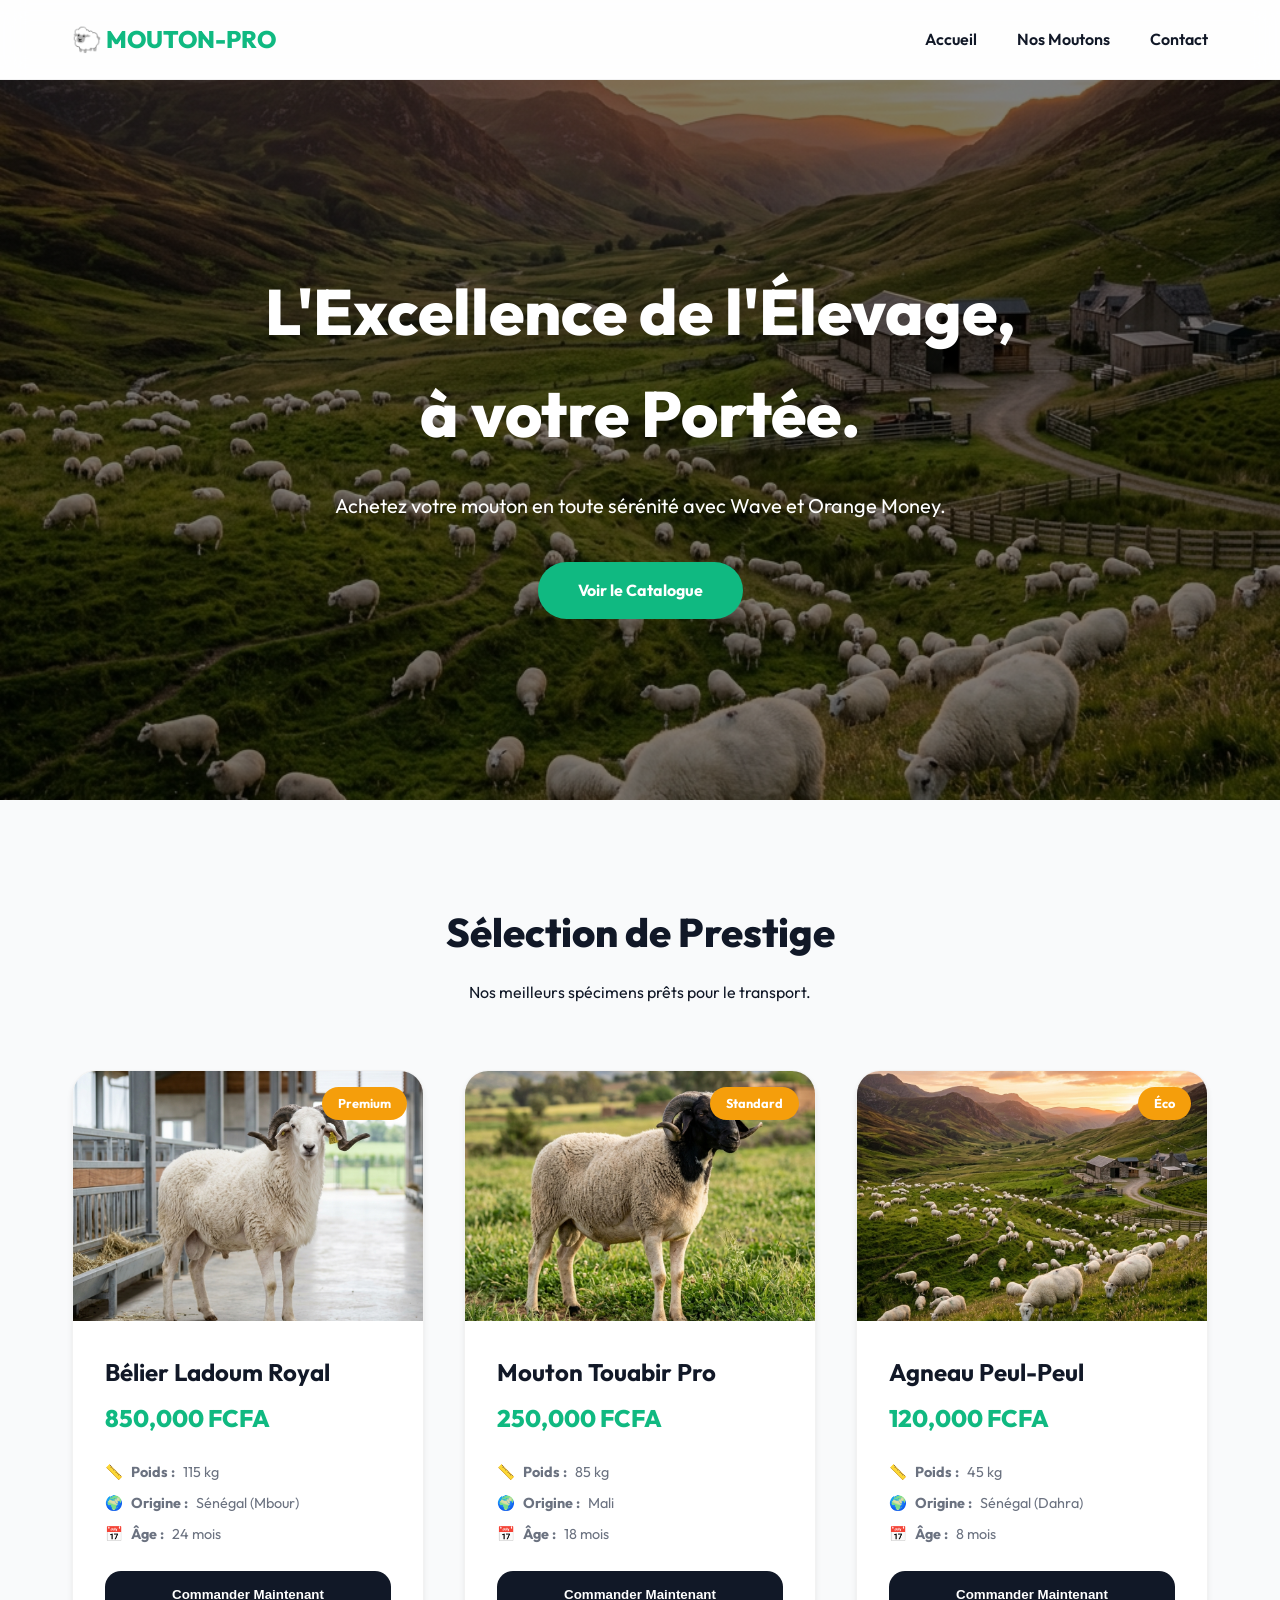
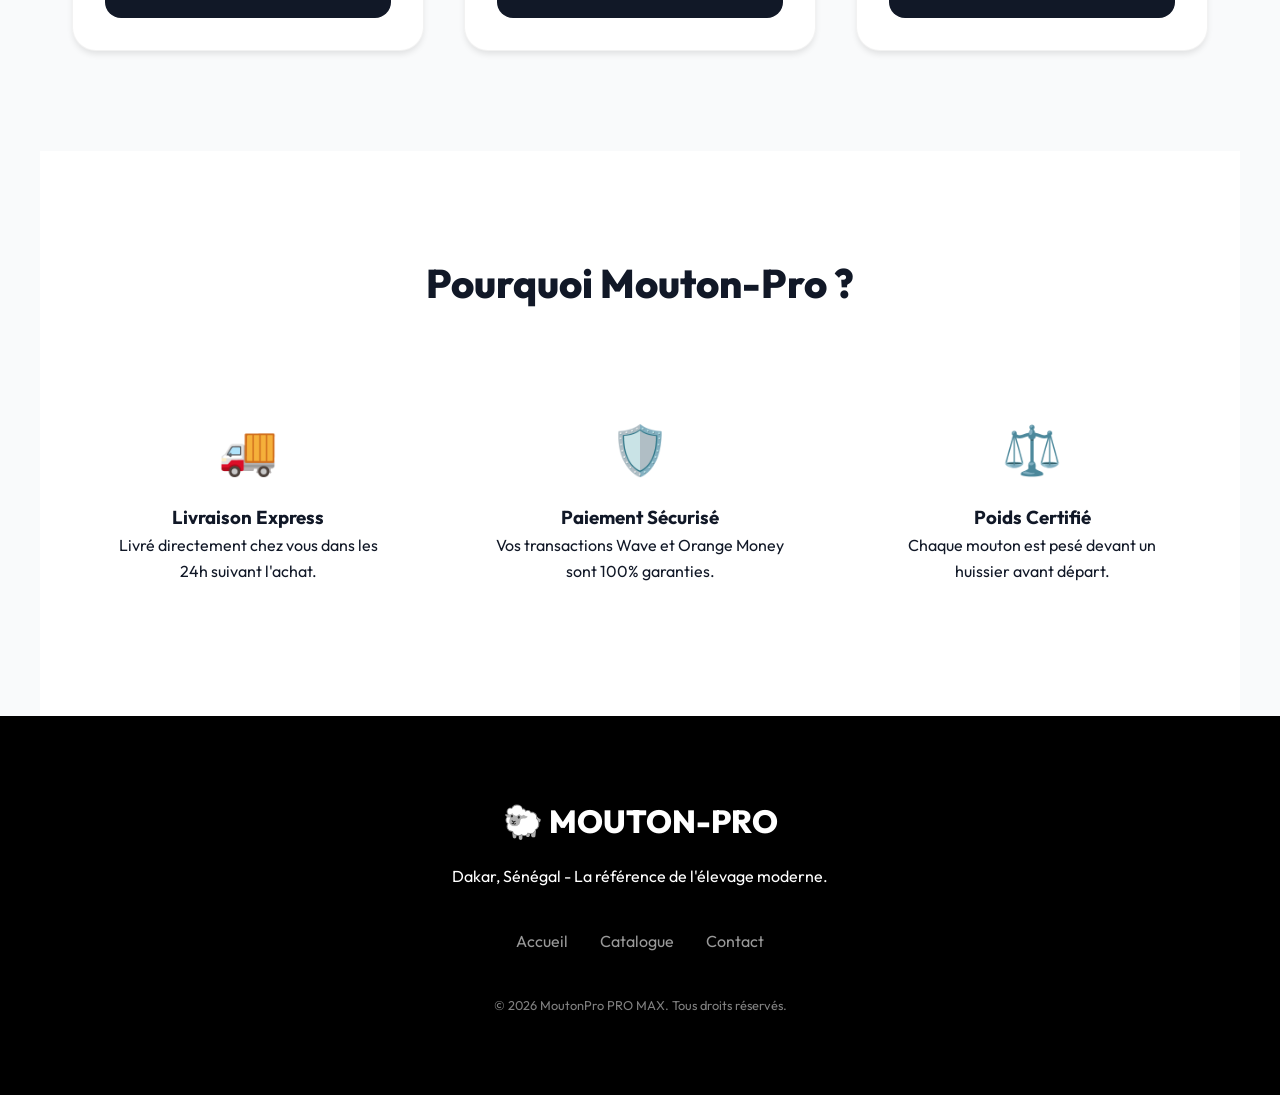
==== index.html @ dd243607 "Initial commit - MoutonPro PRO MAX version" ====
<!DOCTYPE html>
<html lang="fr">
<head>
    <meta charset="UTF-8">
    <meta name="viewport" content="width=device-width, initial-scale=1.0">
    <title>MoutonPro | Élevage de Prestige & Vente en Ligne</title>
    <link rel="stylesheet" href="style.css">
    <meta name="description" content="Découvrez l'élite des moutons au Sénégal. Ladoum, Touabir, Peul-Peul. Paiement sécurisé Wave et Orange Money.">
</head>
<body>

    <header>
        <nav class="navbar">
            <div class="logo">🐑 MOUTON-PRO</div>
            <ul class="nav-links">
                <li><a href="index.html">Accueil</a></li>
                <li><a href="services.html">Nos Moutons</a></li>
                <li><a href="contact.html">Contact</a></li>
            </ul>
            <div class="menu-mobile" style="display:none">☰</div>
        </nav>
    </header>

    <section class="hero">
        <h1 class="animate-fade">L'Excellence de l'Élevage, à votre Portée.</h1>
        <p class="animate-fade" style="animation-delay: 0.2s">Achetez votre mouton en toute sérénité avec Wave et Orange Money.</p>
        <a href="#sheep-grid" class="btn-primary animate-fade" style="animation-delay: 0.4s">Voir le Catalogue</a>
    </section>

    <section class="section-padding">
        <div class="section-title">
            <h2>Sélection de Prestige</h2>
            <p>Nos meilleurs spécimens prêts pour le transport.</p>
        </div>
        <div id="sheep-grid" class="cards-grid">
            <!-- Populated by script.js -->
        </div>
    </section>

    <section class="section-padding" style="background: white;">
        <div class="section-title">
            <h2>Pourquoi Mouton-Pro ?</h2>
        </div>
        <div class="cards-grid">
            <div class="card" style="padding: 2rem; text-align: center; border: none; box-shadow: none;">
                <div style="font-size: 3rem; margin-bottom: 1rem;">🚚</div>
                <h3>Livraison Express</h3>
                <p>Livré directement chez vous dans les 24h suivant l'achat.</p>
            </div>
            <div class="card" style="padding: 2rem; text-align: center; border: none; box-shadow: none;">
                <div style="font-size: 3rem; margin-bottom: 1rem;">🛡️</div>
                <h3>Paiement Sécurisé</h3>
                <p>Vos transactions Wave et Orange Money sont 100% garanties.</p>
            </div>
            <div class="card" style="padding: 2rem; text-align: center; border: none; box-shadow: none;">
                <div style="font-size: 3rem; margin-bottom: 1rem;">⚖️</div>
                <h3>Poids Certifié</h3>
                <p>Chaque mouton est pesé devant un huissier avant départ.</p>
            </div>
        </div>
    </section>

    <footer>
        <div class="footer-content">
            <div class="footer-logo">🐑 MOUTON-PRO</div>
            <p>Dakar, Sénégal - La référence de l'élevage moderne.</p>
            <ul class="footer-links">
                <li><a href="index.html">Accueil</a></li>
                <li><a href="services.html">Catalogue</a></li>
                <li><a href="contact.html">Contact</a></li>
            </ul>
            <p style="opacity: 0.5; font-size: 0.8rem">© 2026 MoutonPro PRO MAX. Tous droits réservés.</p>
        </div>
    </footer>

    <!-- MODAL COMMANDE -->
    <div id="order-modal" class="modal">
        <div class="modal-content">
            <span class="close-modal" onclick="closeModal()">&times;</span>
            <h2 style="margin-bottom: 1rem;">Finaliser la Commande</h2>
            <div style="background: #f8f9fa; padding: 1.5rem; border-radius: 12px; margin-bottom: 2rem;">
                <h3 id="modal-sheep-name">--</h3>
                <p id="modal-sheep-price" style="font-weight: 800; color: var(--primary); font-size: 1.5rem;">--</p>
            </div>
            
            <p><strong>Choisissez votre mode de paiement :</strong></p>
            <div class="payment-options">
                <div class="payment-btn" onclick="processPayment('Wave')">
                    <img src="https://upload.wikimedia.org/wikipedia/commons/e/e4/Wave_Mobile_Money_Logo.png" alt="Wave">
                    <span>Wave</span>
                </div>
                <div class="payment-btn" onclick="processPayment('Orange Money')">
                    <img src="https://upload.wikimedia.org/wikipedia/commons/3/3d/Orange-money-logo.png" alt="Orange Money">
                    <span>Orange Money</span>
                </div>
            </div>
            <p style="font-size: 0.8rem; color: #999; text-align: center;">Transaction sécurisée cryptée de bout en bout.</p>
        </div>
    </div>

    <!-- LOADER SIMULATION -->
    <div id="loader-overlay">
        <div class="spinner"></div>
        <p id="loader-text" style="margin-top: 1.5rem; font-weight: 600; color: #555;">Traitement du paiement...</p>
    </div>

    <!-- SUCCESS MODAL -->
    <div id="success-modal" class="modal">
        <div class="modal-content success-card">
            <div class="success-icon">✅</div>
            <h2 style="margin-bottom: 1rem;">Paiement Réussi !</h2>
            <p>Merci pour votre confiance chez <strong>Mouton-Pro</strong>.</p>
            <div style="background: #f8f9fa; border: 2px dashed #ddd; padding: 1.5rem; margin: 2rem 0; text-align: left; border-radius: 12px;">
                <p><strong>Détails du reçu :</strong></p>
                <p>Article : <span id="success-sheep"></span></p>
                <p>Montant : <span id="success-amount"></span></p>
                <p>Mode : <span id="success-method"></span></p>
                <p>Réf : <span id="success-ref">MP-${Math.floor(Math.random()*1000000)}</span></p>
            </div>
            <button class="btn-primary" onclick="closeModal()">Fermer et Retourner à l'Accueil</button>
        </div>
    </div>

    <script src="script.js"></script>
</body>
</html>
---- style.css ----
@import url('https://fonts.googleapis.com/css2?family=Outfit:wght@300;400;600;800&display=swap');

:root {
    --primary: #10B981;
    --primary-dark: #059669;
    --secondary: #F59E0B;
    --accent: #F43F5E;
    --bg-main: #F9FAFB;
    --bg-card: #ffffff;
    --text-primary: #111827;
    --text-muted: #6B7280;
    --nav-height: 80px;
    --radius-lg: 24px;
    --radius-md: 16px;
    --shadow-sm: 0 4px 6px -1px rgba(0, 0, 0, 0.1);
    --shadow-lg: 0 20px 25px -5px rgba(0, 0, 0, 0.1), 0 10px 10px -5px rgba(0, 0, 0, 0.04);
}

* {
    margin: 0;
    padding: 0;
    box-sizing: border-box;
}

body {
    font-family: 'Outfit', sans-serif;
    background-color: var(--bg-main);
    color: var(--text-primary);
    line-height: 1.6;
    overflow-x: hidden;
}

/* Animations */
@keyframes fadeIn {
    from { opacity: 0; transform: translateY(20px); }
    to { opacity: 1; transform: translateY(0); }
}

@keyframes pulse {
    0% { transform: scale(1); }
    50% { transform: scale(1.05); }
    100% { transform: scale(1); }
}

.animate-fade { animation: fadeIn 0.8s ease-out forwards; }

/* Navigation */
header {
    position: fixed;
    top: 0;
    width: 100%;
    height: var(--nav-height);
    background: rgba(255, 255, 255, 0.8);
    backdrop-filter: blur(12px);
    border-bottom: 1px solid rgba(0, 0, 0, 0.05);
    z-index: 1000;
}

.navbar {
    max-width: 1200px;
    margin: 0 auto;
    height: 100%;
    display: flex;
    justify-content: space-between;
    align-items: center;
    padding: 0 2rem;
}

.logo {
    font-size: 1.5rem;
    font-weight: 800;
    color: var(--primary);
    display: flex;
    align-items: center;
    gap: 0.5rem;
}

.nav-links {
    display: flex;
    list-style: none;
    gap: 2.5rem;
}

.nav-links a {
    text-decoration: none;
    color: var(--text-primary);
    font-weight: 600;
    transition: color 0.3s;
}

.nav-links a:hover {
    color: var(--primary);
}

/* Hero Section */
.hero {
    margin-top: var(--nav-height);
    height: 80vh;
    background: linear-gradient(rgba(0,0,0,0.5), rgba(0,0,0,0.5)), url('hero.png');
    background-size: cover;
    background-position: center;
    display: flex;
    flex-direction: column;
    justify-content: center;
    align-items: center;
    text-align: center;
    color: white;
    padding: 2rem;
}

.hero h1 {
    font-size: 4rem;
    font-weight: 800;
    margin-bottom: 1.5rem;
    max-width: 800px;
}

.hero p {
    font-size: 1.25rem;
    margin-bottom: 2.5rem;
    opacity: 0.9;
}

.btn-primary {
    background-color: var(--primary);
    color: white;
    padding: 1rem 2.5rem;
    border-radius: 50px;
    text-decoration: none;
    font-weight: 700;
    transition: 0.3s;
    border: none;
    cursor: pointer;
}

.btn-primary:hover {
    background-color: var(--primary-dark);
    transform: translateY(-3px);
    box-shadow: 0 10px 20px rgba(16, 185, 129, 0.3);
}

/* Cards Section */
.section-padding {
    padding: 100px 2rem;
    max-width: 1200px;
    margin: 0 auto;
}

.section-title {
    text-align: center;
    margin-bottom: 4rem;
}

.section-title h2 {
    font-size: 2.5rem;
    font-weight: 800;
    margin-bottom: 1rem;
}

.cards-grid {
    display: grid;
    grid-template-columns: repeat(auto-fill, minmax(350px, 1fr));
    gap: 2.5rem;
}

.card {
    background: var(--bg-card);
    border-radius: var(--radius-lg);
    overflow: hidden;
    box-shadow: var(--shadow-sm);
    transition: 0.4s cubic-bezier(0.175, 0.885, 0.32, 1.275);
    border: 1px solid rgba(0, 0, 0, 0.05);
}

.card:hover {
    transform: translateY(-15px);
    box-shadow: var(--shadow-lg);
}

.card-img {
    height: 250px;
    overflow: hidden;
    position: relative;
}

.card-img img {
    width: 100%;
    height: 100%;
    object-fit: cover;
    transition: 0.5s;
}

.card:hover .card-img img {
    transform: scale(1.1);
}

.card-badge {
    position: absolute;
    top: 1rem;
    right: 1rem;
    background: var(--secondary);
    color: white;
    padding: 0.4rem 1rem;
    border-radius: 50px;
    font-weight: 700;
    font-size: 0.8rem;
}

.card-content {
    padding: 2rem;
}

.card-content h3 {
    font-size: 1.5rem;
    margin-bottom: 0.5rem;
}

.card-price {
    font-size: 1.5rem;
    font-weight: 800;
    color: var(--primary);
    margin-bottom: 1.5rem;
}

.card-features {
    list-style: none;
    margin-bottom: 1.5rem;
    font-size: 0.9rem;
    color: var(--text-muted);
}

.card-features li {
    margin-bottom: 0.5rem;
    display: flex;
    align-items: center;
    gap: 0.5rem;
}

.btn-full {
    width: 100%;
    padding: 1rem;
    border-radius: var(--radius-md);
    background: var(--text-primary);
    color: white;
    border: none;
    font-weight: 700;
    cursor: pointer;
    transition: 0.3s;
}

.btn-full:hover {
    background: var(--primary);
}

/* Modals */
.modal {
    display: none;
    position: fixed;
    top: 0;
    left: 0;
    width: 100%;
    height: 100%;
    background: rgba(0, 0, 0, 0.4);
    backdrop-filter: blur(8px);
    z-index: 2000;
    justify-content: center;
    align-items: center;
    padding: 1rem;
}

.modal-content {
    background: white;
    width: 100%;
    max-width: 500px;
    border-radius: var(--radius-lg);
    padding: 2.5rem;
    position: relative;
    animation: fadeIn 0.4s ease-out;
}

.close-modal {
    position: absolute;
    top: 1.5rem;
    right: 1.5rem;
    cursor: pointer;
    font-size: 1.5rem;
    opacity: 0.5;
}

.payment-options {
    display: grid;
    grid-template-columns: 1fr 1fr;
    gap: 1rem;
    margin: 2rem 0;
}

.payment-btn {
    border: 2px solid #eee;
    padding: 1rem;
    border-radius: var(--radius-md);
    cursor: pointer;
    display: flex;
    flex-direction: column;
    align-items: center;
    gap: 0.5rem;
    transition: 0.3s;
}

.payment-btn img {
    height: 40px;
}

.payment-btn.active {
    border-color: var(--primary);
    background: rgba(16, 185, 129, 0.05);
}

/* Footer */
footer {
    background: #000;
    color: white;
    padding: 80px 2rem;
    text-align: center;
}

.footer-content {
    max-width: 1200px;
    margin: 0 auto;
}

.footer-logo {
    font-size: 2rem;
    font-weight: 800;
    margin-bottom: 1rem;
}

.footer-links {
    display: flex;
    justify-content: center;
    gap: 2rem;
    margin: 2.5rem 0;
    list-style: none;
}

.footer-links a {
    color: #999;
    text-decoration: none;
    transition: 0.3s;
}

.footer-links a:hover {
    color: white;
}

/* Mobile */
@media (max-width: 768px) {
    .nav-links { display: none; }
    .hero h1 { font-size: 2.5rem; }
    .section-padding { padding: 60px 1.5rem; }
}

/* Payment Animation Overlay */
#loader-overlay {
    display: none;
    position: fixed;
    top:0; left:0; width:100%; height:100%;
    background: rgba(255,255,255,0.9);
    z-index: 3000;
    justify-content: center;
    align-items: center;
    flex-direction: column;
}

.spinner {
    width: 60px;
    height: 60px;
    border: 6px solid #eee;
    border-top: 6px solid var(--primary);
    border-radius: 50%;
    animation: spin 1s linear infinite;
}

@keyframes spin { 0% { transform: rotate(0deg); } 100% { transform: rotate(360deg); } }

/* Success UI */
.success-card {
    text-align: center;
}

.success-icon {
    font-size: 5rem;
    color: var(--primary);
    margin-bottom: 1.5rem;
}
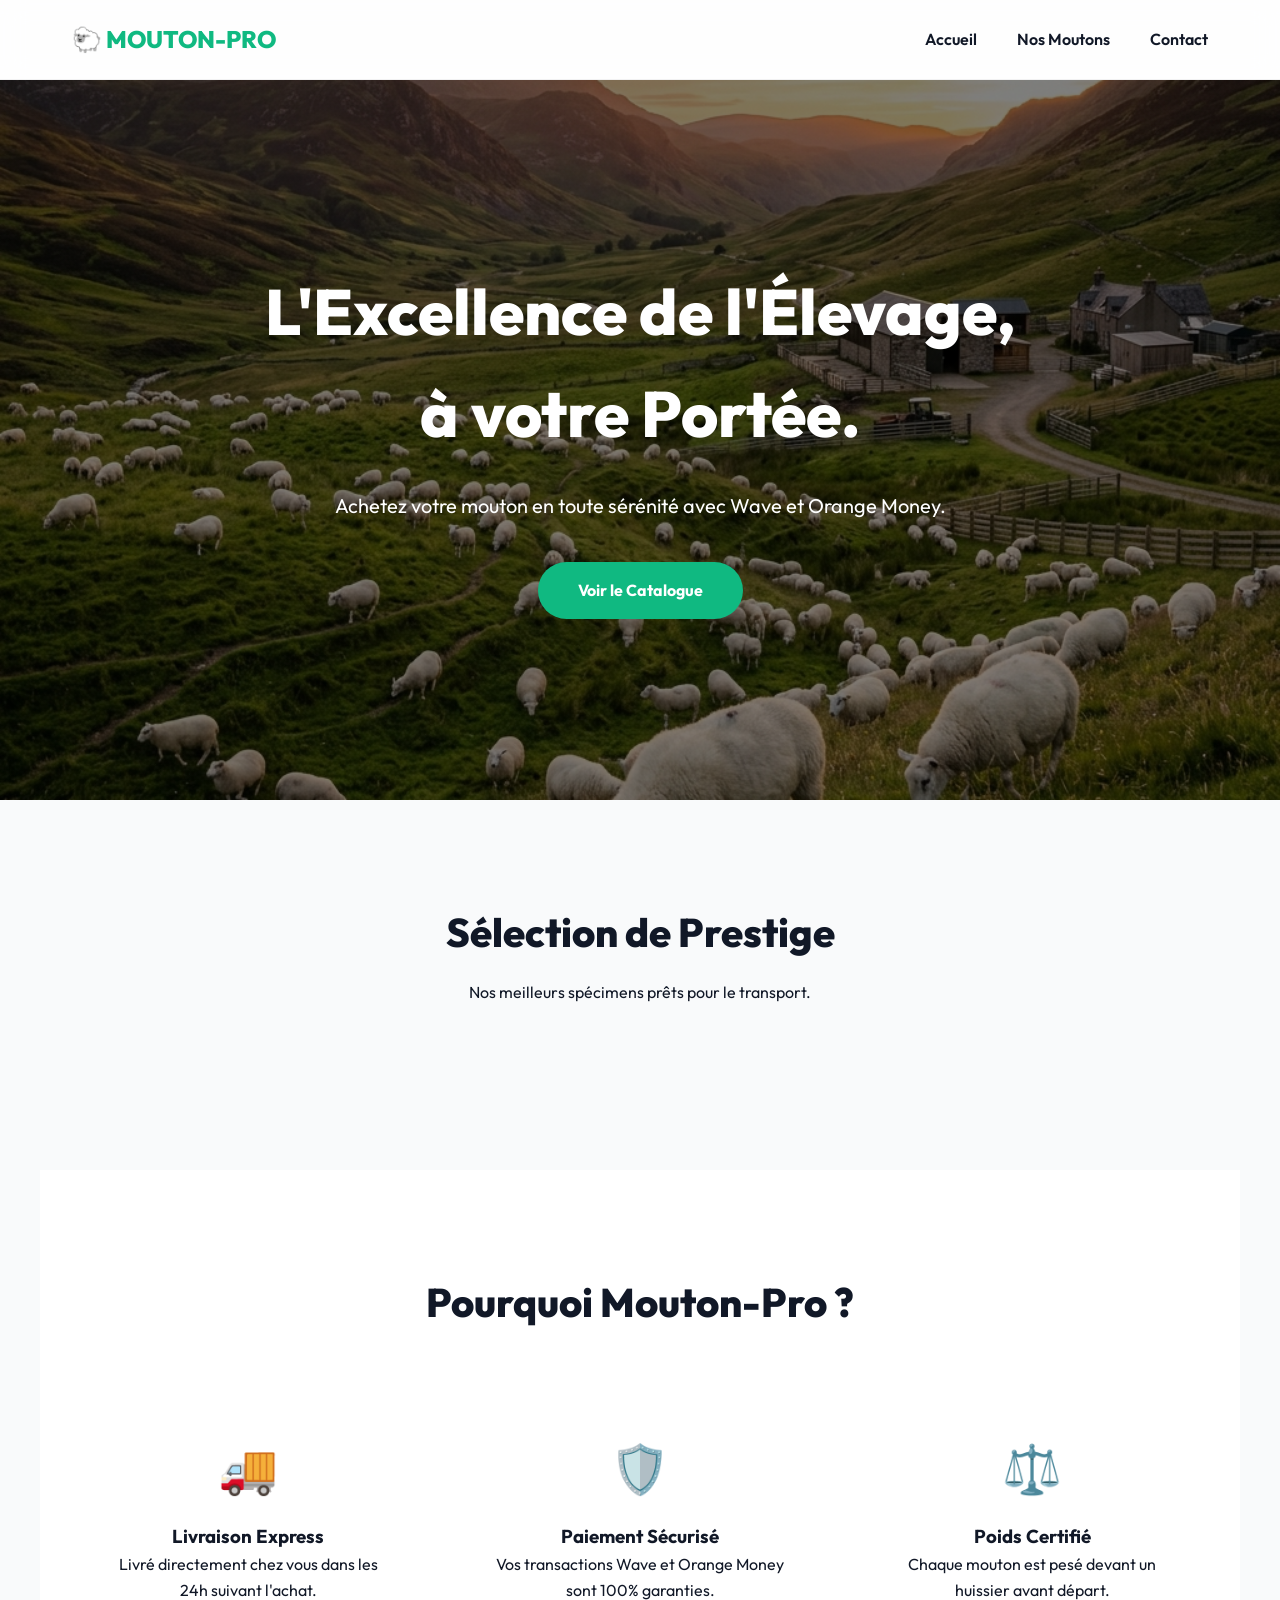
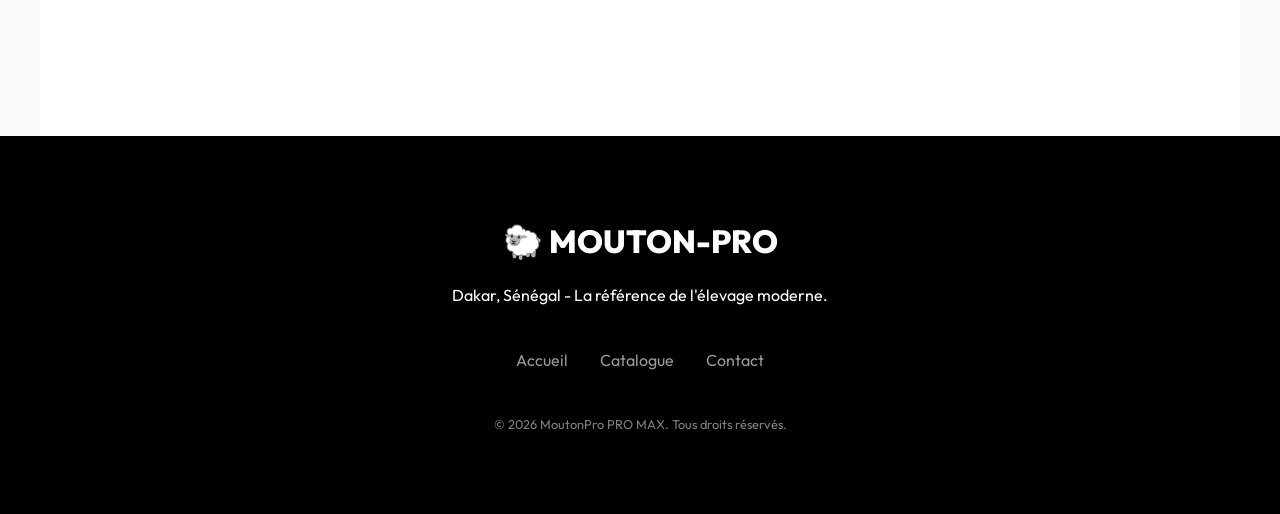
==== commit f829a3cc: "Fix: Add missing Supabase SDK to public pages" ====
--- a/index.html
+++ b/index.html
@@ -5,6 +5,8 @@
     <meta name="viewport" content="width=device-width, initial-scale=1.0">
     <title>MoutonPro | Élevage de Prestige & Vente en Ligne</title>
     <link rel="stylesheet" href="style.css">
+    <!-- Supabase SDK -->
+    <script src="https://cdn.jsdelivr.net/npm/@supabase/supabase-js@2"></script>
     <meta name="description" content="Découvrez l'élite des moutons au Sénégal. Ladoum, Touabir, Peul-Peul. Paiement sécurisé Wave et Orange Money.">
 </head>
 <body>
--- a/style.css
+++ b/style.css
@@ -352,11 +352,154 @@
     color: white;
 }
 
+/* ADMIN DASHBOARD STYLES */
+.admin-body {
+    background: #f0f2f5;
+    min-height: 100vh;
+}
+
+.admin-layout {
+    display: flex;
+    min-height: 100vh;
+}
+
+.admin-sidebar {
+    width: 280px;
+    background: #111827;
+    color: white;
+    padding: 2rem;
+    position: fixed;
+    height: 100vh;
+}
+
+.sidebar-nav {
+    list-style: none;
+    margin-top: 3rem;
+}
+
+.sidebar-nav li {
+    margin-bottom: 1rem;
+}
+
+.sidebar-nav a {
+    color: #9ca3af;
+    text-decoration: none;
+    padding: 0.8rem 1rem;
+    display: block;
+    border-radius: 12px;
+    transition: 0.3s;
+}
+
+.sidebar-nav a.active, .sidebar-nav a:hover {
+    background: var(--primary);
+    color: white;
+}
+
+.main-content {
+    margin-left: 280px;
+    flex: 1;
+    padding: 3rem;
+}
+
+.admin-header {
+    display: flex;
+    justify-content: space-between;
+    align-items: center;
+    margin-bottom: 3rem;
+}
+
+.stats-grid {
+    display: grid;
+    grid-template-columns: repeat(auto-fit, minmax(240px, 1fr));
+    gap: 1.5rem;
+    margin-bottom: 3rem;
+}
+
+.stat-card {
+    background: white;
+    padding: 2rem;
+    border-radius: var(--radius-lg);
+    box-shadow: var(--shadow-sm);
+}
+
+.stat-card h4 {
+    color: var(--text-muted);
+    font-size: 0.9rem;
+    text-transform: uppercase;
+    margin-bottom: 0.5rem;
+}
+
+.stat-card .value {
+    font-size: 2rem;
+    font-weight: 800;
+    color: var(--primary);
+}
+
+.admin-table-container {
+    background: white;
+    border-radius: var(--radius-lg);
+    box-shadow: var(--shadow-sm);
+    padding: 2rem;
+    overflow-x: auto;
+}
+
+.admin-table {
+    width: 100%;
+    border-collapse: collapse;
+}
+
+.admin-table th {
+    text-align: left;
+    padding: 1.2rem 1rem;
+    border-bottom: 2px solid #f3f4f6;
+    color: var(--text-muted);
+    font-weight: 600;
+}
+
+.admin-table td {
+    padding: 1.2rem 1rem;
+    border-bottom: 1px solid #f3f4f6;
+}
+
+.action-btn {
+    padding: 0.5rem 1rem;
+    border-radius: 8px;
+    border: none;
+    font-weight: 600;
+    cursor: pointer;
+    transition: 0.3s;
+    font-size: 0.85rem;
+}
+
+.btn-edit { background: #dcfce7; color: #166534; }
+.btn-delete { background: #fee2e2; color: #991b1b; margin-left: 0.5rem; }
+
+/* Login Modal */
+.login-container {
+    height: 100vh;
+    display: flex;
+    justify-content: center;
+    align-items: center;
+    background: linear-gradient(135deg, #10B981 0%, #111827 100%);
+}
+
+.login-card {
+    background: rgba(255, 255, 255, 0.9);
+    backdrop-filter: blur(20px);
+    padding: 3rem;
+    border-radius: var(--radius-lg);
+    width: 100%;
+    max-width: 400px;
+    box-shadow: 0 25px 50px -12px rgba(0, 0, 0, 0.5);
+}
+
 /* Mobile */
 @media (max-width: 768px) {
     .nav-links { display: none; }
     .hero h1 { font-size: 2.5rem; }
     .section-padding { padding: 60px 1.5rem; }
+    .admin-sidebar { display: none; }
+    .main-content { margin-left: 0; padding: 1.5rem; }
 }
 
 /* Payment Animation Overlay */
